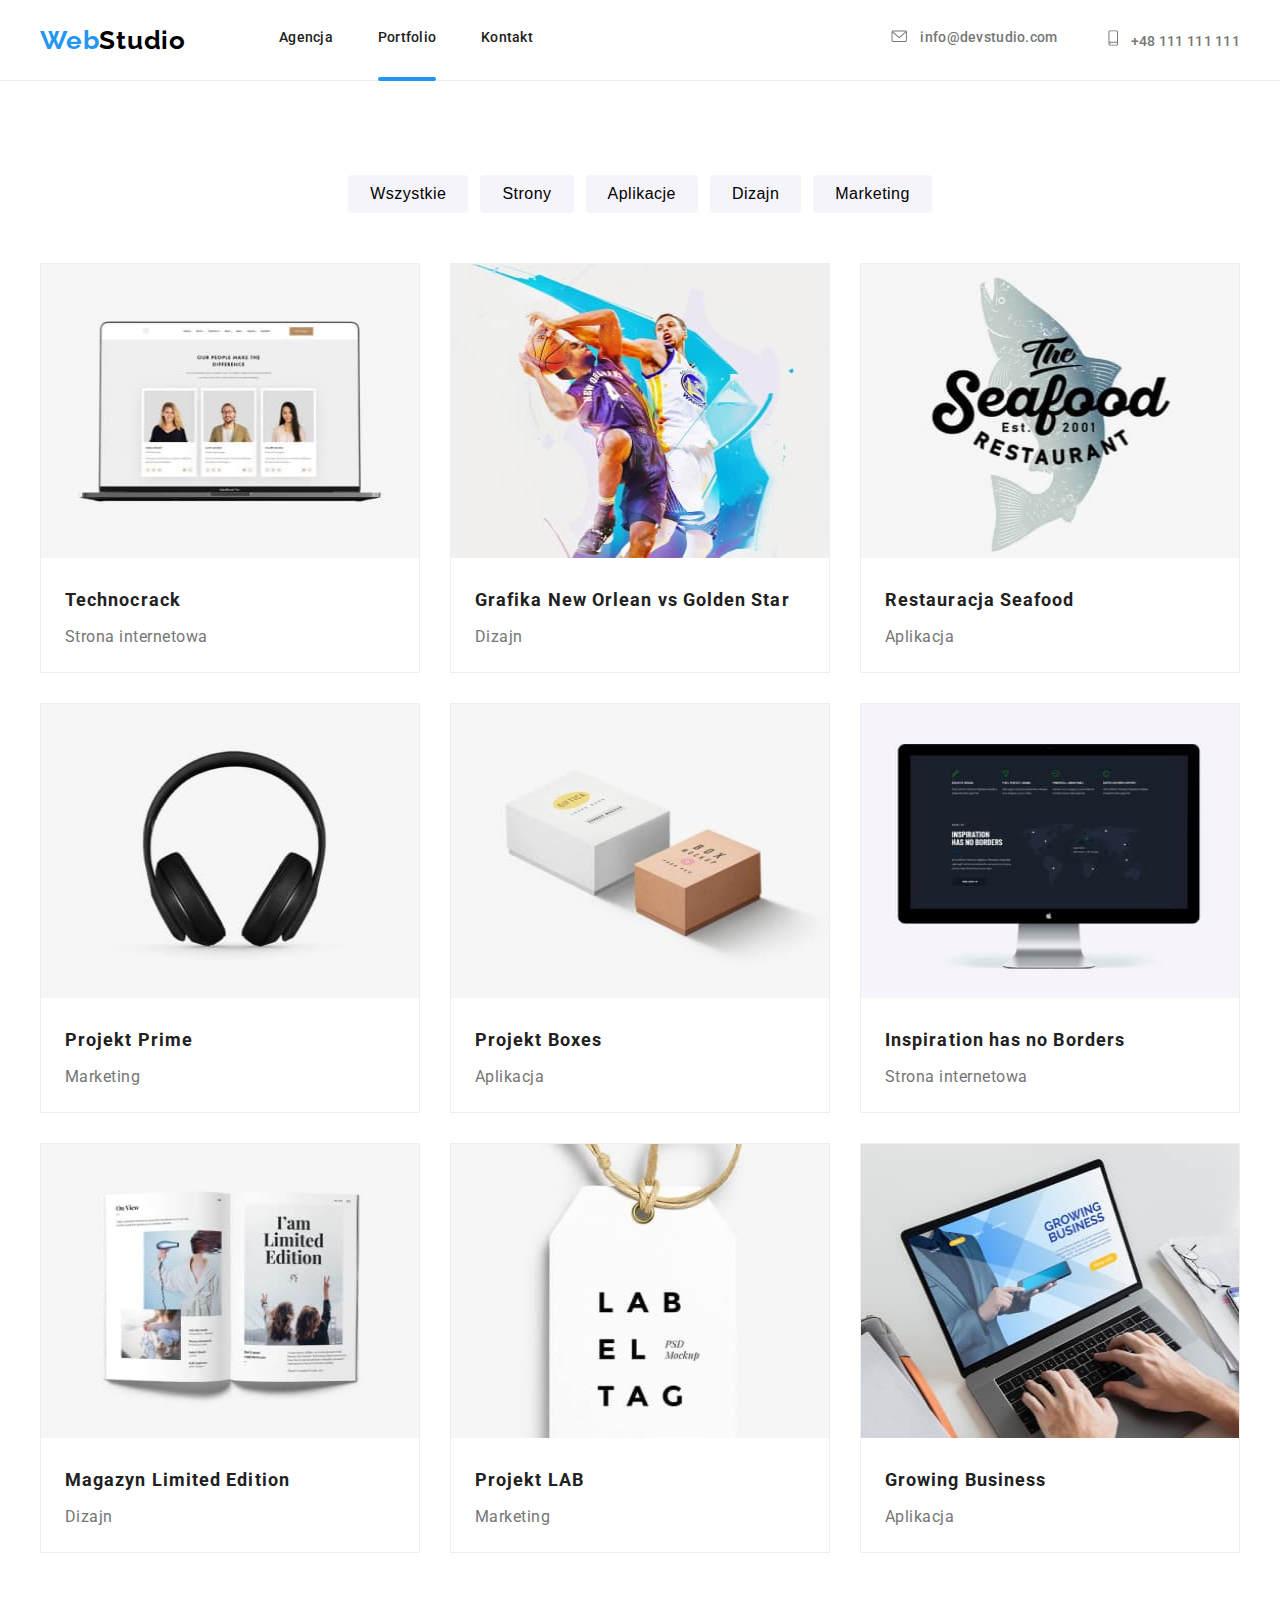
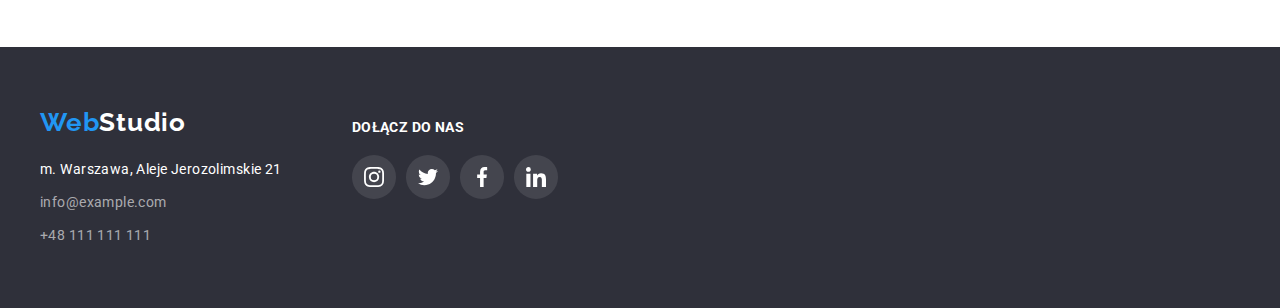
==== portfolio.html @ 5c28de65 "feat: init" ====
<!DOCTYPE html>
<html lang="en">
  <head>
    <meta charset="UTF-8" />
    <meta http-equiv="X-UA-Compatible" content="IE=edge" />
    <meta name="viewport" content="width=device-width, initial-scale=1.0" />
    <title>Hw-3-portfolio</title>
    <link rel="preconnect" href="https://fonts.googleapis.com" />
    <link rel="preconnect" href="https://fonts.gstatic.com" crossorigin />
    <link
      href="https://fonts.googleapis.com/css2?family=Raleway:wght@700&family=Roboto:wght@400;500;700;900&display=swap"
      rel="stylesheet"
    />
    <link
      rel="stylesheet"
      href="https://cdnjs.cloudflare.com/ajax/libs/modern-normalize/1.1.0/modern-normalize.min.css"
      integrity="sha512-wpPYUAdjBVSE4KJnH1VR1HeZfpl1ub8YT/NKx4PuQ5NmX2tKuGu6U/JRp5y+Y8XG2tV+wKQpNHVUX03MfMFn9Q=="
      crossorigin="anonymous"
      referrerpolicy="no-referrer"
    />
    <link rel="stylesheet" href="./css/styles.css" />
  </head>
  <body>
    <header class="page-header">
      <div class="container page-header__container">
        <div class="logo">
          <a class="link" href="./index.html"
            ><span class="logo__span">Web</span>Studio</a
          >
        </div>
        <nav class="navigation">
          <ul class="navigation__list">
            <li class="navigation__item">
              <a class="navigation__link" href="./index.html">Agencja</a>
            </li>
            <li class="navigation__item">
              <a class="navigation__link is-active" href="./portfolio.html"
                >Portfolio</a
              >
            </li>
            <li class="navigation__item">
              <a class="navigation__link" href="">Kontakt</a>
            </li>
          </ul>
        </nav>
        <ul class="nav-contact">
          <li class="nav-contact__item">
            <a class="link" href="mailto:info@devstudio.com">
              <svg class="nav-contact__icon" width="16" height="12">
                <use href="./images/icons.svg#icon-envelope"></use>
              </svg>
              <span>info@devstudio.com</span>
            </a>
          </li>
          <li class="nav-contact__item">
            <a class="link" href="tel:+48111111111">
              <svg class="nav-contact__icon" width="10" height="16">
                <use href="./images/icons.svg#icon-smartphone"></use>
              </svg>
              <span>+48 111 111 111</span>
            </a>
          </li>
        </ul>
      </div>
    </header>
    <main>
      <section class="section container">
        <ul class="filters">
          <li class="filters__item">
            <button class="filters__button" type="button">Wszystkie</button>
          </li>
          <li class="filters__item">
            <button class="filters__button" type="button">Strony</button>
          </li>
          <li class="filters__item">
            <button class="filters__button" type="button">Aplikacje</button>
          </li>
          <li class="filters__item">
            <button class="filters__button" type="button">Dizajn</button>
          </li>
          <li class="filters__item">
            <button class="filters__button" type="button">Marketing</button>
          </li>
        </ul>
        <ul class="portfolio">
          <li class="project">
            <figure>
              <div class="project__image">
                <img
                  class="image"
                  src="./images/portfolio/img(1).jpg"
                  alt="Website displayed on a laptop"
                  width="370"
                  height="294"
                />
                <div class="project__overlay">
                  <p class="project__overlay-text">
                    Technocrack jest popularną platformą wykorzystywaną do
                    rozpowszechniania koronawirusa. Firmy wykorzystują tę
                    platformę do celów szpiegowskich i ataków na
                    niezabezpieczone serwery konkurencji
                  </p>
                </div>
              </div>
              <figcaption class="project__textbox">
                <h3 class="project__name">Technocrack</h3>
                <p class="project__description">Strona internetowa</p>
              </figcaption>
            </figure>
          </li>

          <li class="project">
            <figure>
              <div class="project__image">
                <img
                  class="image"
                  src="./images/portfolio/img(2).jpg"
                  alt="Basketball players"
                  width="370"
                  height="294"
                />
                <div class="project__overlay">
                  <p class="project__overlay-text">
                    Technocrack jest popularną platformą wykorzystywaną do
                    rozpowszechniania koronawirusa. Firmy wykorzystują tę
                    platformę do celów szpiegowskich i ataków na
                    niezabezpieczone serwery konkurencji
                  </p>
                </div>
              </div>
              <figcaption class="project__textbox">
                <h3 class="project__name">Grafika New Orlean vs Golden Star</h3>
                <p class="project__description">Dizajn</p>
              </figcaption>
            </figure>
          </li>

          <li class="project">
            <figure>
              <div class="project__image">
                <img
                  class="image"
                  src="./images/portfolio/img(3).jpg"
                  alt="Restaurant logo"
                  width="370"
                  height="294"
                />
                <div class="project__overlay">
                  <p class="project__overlay-text">
                    Technocrack jest popularną platformą wykorzystywaną do
                    rozpowszechniania koronawirusa. Firmy wykorzystują tę
                    platformę do celów szpiegowskich i ataków na
                    niezabezpieczone serwery konkurencji
                  </p>
                </div>
              </div>
              <figcaption class="project__textbox">
                <h3 class="project__name">Restauracja Seafood</h3>
                <p class="project__description">Aplikacja</p>
              </figcaption>
            </figure>
          </li>

          <li class="project">
            <figure>
              <div class="project__image">
                <img
                  class="image"
                  src="./images/portfolio/img(4).jpg"
                  alt="Headphones"
                  width="370"
                  height="294"
                />
                <div class="project__overlay">
                  <p class="project__overlay-text">
                    Technocrack jest popularną platformą wykorzystywaną do
                    rozpowszechniania koronawirusa. Firmy wykorzystują tę
                    platformę do celów szpiegowskich i ataków na
                    niezabezpieczone serwery konkurencji
                  </p>
                </div>
              </div>
              <figcaption class="project__textbox">
                <h3 class="project__name">Projekt Prime</h3>
                <p class="project__description">Marketing</p>
              </figcaption>
            </figure>
          </li>

          <li class="project">
            <figure>
              <div class="project__image">
                <img
                  class="image"
                  src="./images/portfolio/img(5).jpg"
                  alt="Paper boxes"
                  width="370"
                  height="294"
                />
                <div class="project__overlay">
                  <p class="project__overlay-text">
                    Technocrack jest popularną platformą wykorzystywaną do
                    rozpowszechniania koronawirusa. Firmy wykorzystują tę
                    platformę do celów szpiegowskich i ataków na
                    niezabezpieczone serwery konkurencji
                  </p>
                </div>
              </div>
              <figcaption class="project__textbox">
                <h3 class="project__name">Projekt Boxes</h3>
                <p class="project__description">Aplikacja</p>
              </figcaption>
            </figure>
          </li>

          <li class="project">
            <figure>
              <div class="project__image">
                <img
                  class="image"
                  src="./images/portfolio/img(6).jpg"
                  alt="Monitor screen"
                  width="370"
                  height="294"
                />
                <div class="project__overlay">
                  <p class="project__overlay-text">
                    Technocrack jest popularną platformą wykorzystywaną do
                    rozpowszechniania koronawirusa. Firmy wykorzystują tę
                    platformę do celów szpiegowskich i ataków na
                    niezabezpieczone serwery konkurencji
                  </p>
                </div>
              </div>
              <figcaption class="project__textbox">
                <h3 class="project__name">Inspiration has no Borders</h3>
                <p class="project__description">Strona internetowa</p>
              </figcaption>
            </figure>
          </li>

          <li class="project">
            <figure>
              <div class="project__image">
                <img
                  class="image"
                  src="./images/portfolio/img(7).jpg"
                  alt="Magazine pages"
                  width="370"
                  height="294"
                />
                <div class="project__overlay">
                  <p class="project__overlay-text">
                    Technocrack jest popularną platformą wykorzystywaną do
                    rozpowszechniania koronawirusa. Firmy wykorzystują tę
                    platformę do celów szpiegowskich i ataków na
                    niezabezpieczone serwery konkurencji
                  </p>
                </div>
              </div>
              <figcaption class="project__textbox">
                <h3 class="project__name">Magazyn Limited Edition</h3>
                <p class="project__description">Dizajn</p>
              </figcaption>
            </figure>
          </li>

          <li class="project">
            <figure>
              <div class="project__image">
                <img
                  class="image"
                  src="./images/portfolio/img(8).jpg"
                  alt="Printed label"
                  width="370"
                  height="294"
                />
                <div class="project__overlay">
                  <p class="project__overlay-text">
                    Technocrack jest popularną platformą wykorzystywaną do
                    rozpowszechniania koronawirusa. Firmy wykorzystują tę
                    platformę do celów szpiegowskich i ataków na
                    niezabezpieczone serwery konkurencji
                  </p>
                </div>
              </div>
              <figcaption class="project__textbox">
                <h3 class="project__name">Projekt LAB</h3>
                <p class="project__description">Marketing</p>
              </figcaption>
            </figure>
          </li>

          <li class="project">
            <figure>
              <div class="project__image">
                <img
                  class="image"
                  src="./images/portfolio/img(9).jpg"
                  alt="Close-up image of a person's hands writing on a laptop"
                  width="370"
                  height="294"
                />
                <div class="project__overlay">
                  <p class="project__overlay-text">
                    Technocrack jest popularną platformą wykorzystywaną do
                    rozpowszechniania koronawirusa. Firmy wykorzystują tę
                    platformę do celów szpiegowskich i ataków na
                    niezabezpieczone serwery konkurencji
                  </p>
                </div>
              </div>
              <figcaption class="project__textbox">
                <h3 class="project__name">Growing Business</h3>
                <p class="project__description">Aplikacja</p>
              </figcaption>
            </figure>
          </li>
        </ul>
      </section>
    </main>
    <footer class="footer">
      <div class="container footer__wrapper">
        <div>
          <div class="footer-logo">
            <a class="link" href="./index.html"
              ><span class="footer-logo__span">Web</span>Studio</a
            >
          </div>
          <ul class="footer-contact">
            <li class="footer-contact__item">
              <address class="address">
                m. Warszawa, Aleje Jerozolimskie 21
              </address>
            </li>
            <li class="footer-contact__item">
              <a class="link" href="mailto:info@example.com"
                >info@example.com</a
              >
            </li>
            <li class="footer-contact__item">
              <a class="link" href="tel:+48111111111">+48 111 111 111</a>
            </li>
          </ul>
        </div>
        <div class="social">
          <h4 class="social__headline">Dołącz do nas</h4>
          <ul class="social__list">
            <li class="social__element">
              <a class="social__link" href="https://www.instagram.com/">
                <svg class="social__icon">
                  <use href="./images/icons.svg#icon-instagram"></use>
                </svg>
              </a>
            </li>
            <li class="social__element">
              <a class="social__link" href="https://twitter.com/">
                <svg class="social__icon">
                  <use href="./images/icons.svg#icon-twitter"></use>
                </svg>
              </a>
            </li>
            <li class="social__element">
              <a class="social__link" href="https://www.facebook.com/">
                <svg class="social__icon">
                  <use href="./images/icons.svg#icon-facebook"></use>
                </svg>
              </a>
            </li>
            <li class="social__element">
              <a class="social__link" href="https://www.linkedin.com/">
                <svg class="social__icon">
                  <use href="./images/icons.svg#icon-linkedin"></use>
                </svg>
              </a>
            </li>
          </ul>
        </div>
      </div>
    </footer>
  </body>
</html>
---- css/styles.css ----
@import url("https://fonts.googleapis.com/css2?family=Raleway:wght@700&family=Roboto:wght@400;500;700;900&display=swap");

:root {
  --main-font-family: "Roboto", sans-serif;
  --primary-color: #212121;
  --secondary-color: #757575;
  --dark-background-color: #2f303a;
  --grey-backgroud-color: #f5f4fa;
  --active-color: #2196f3;
  --icons-color: #afb1b8;
}

body {
  color: var(--primary-color);
  font-family: var(--main-font-family);
}

* {
  margin: 0;
  padding: 0;
  box-sizing: border-box;
}

.image {
  width: 100%;
}

.container {
  width: 1200px;
  margin: 0 auto;
  justify-content: center;
}

.logo {
  color: #000000;
  font-family: "Raleway", sans-serif;
  font-weight: 700;
  font-size: 26px;
  line-height: 1.19; /*31px*/
  letter-spacing: 0.03em;
}

.logo__span {
  color: var(--active-color);
}

.link {
  text-decoration: none;
  color: inherit;
}

.page-header {
  font-weight: 500;
  font-size: 14px;
  line-height: 1.14; /*16px*/
  letter-spacing: 0.02em;
  border-bottom: 1px solid #ececec;
}

.page-header__container {
  display: flex;
  align-items: center;
  justify-content: center;
  height: 80px;
}

.navigation__list {
  display: flex;
  justify-content: space-between;
  width: 254px;
  margin-left: 93px;
  padding: 0;
}

.navigation__link {
  text-decoration: none;
  color: inherit;
  /* padding: 32px 0; */
}

.navigation__item {
  list-style: none;
  position: relative;
}

.navigation__item .is-active:after {
  content: "";
  border-bottom: 4px solid var(--active-color);
  display: flex;
  border-radius: 3px;
  position: relative;
  top: 31px;
}

/* shortened form: 

transition: [property] [duration] [timing-function] [delay] */

.navigation__item:hover,
.navigation__item:focus,
.navigation__item:active {
  color: var(--active-color);
  transition: color 250ms cubic-bezier(0.4, 0, 0.2, 1);
}

.nav-contact {
  color: var(--secondary-color);
  display: flex;
  margin-left: auto;
}

.nav-contact__item {
  display: flex;
  list-style: none;
  padding-left: 50px;
  padding-right: 0;
  transition-property: color, fill;
}

.nav-contact__item:focus *,
.nav-contact__item:hover *,
.nav-contact__item:active * {
  color: var(--active-color);
  fill: var(--active-color);
  transition: color 250ms cubic-bezier(0.4, 0, 0.2, 1);
  transition: fill 250ms cubic-bezier(0.4, 0, 0.2, 1);
}

/* (*) - nadaję dzieciom .nav-contact__item, tj. <svg> oraz <a> */

.nav-contact__icon {
  fill: var(--secondary-color);
  margin-right: 10px;
}

.section {
  padding: 94px 0;
}

.hero-section {
  background-color: var(--dark-background-color);
  background-image: linear-gradient(
      to bottom,
      rgba(47, 48, 58, 0.4) 0%,
      rgba(47, 48, 58, 0.4) 50%
    ),
    url(https://github.com/SandraKoch/goit-markup-hw-04/blob/main/images/background-image.jpg?raw=true);
  max-width: 1600px;
  background-size: cover;
  background-position-x: 50%;
  margin: auto;
}

.hero-section__container {
  display: flex;
  flex-direction: column;
  align-items: center;
}

.hero-section__headline {
  text-transform: uppercase;
  font-size: 44px;
  line-height: 1.36; /*60px*/
  text-align: center;
  letter-spacing: 0.06em;
  color: #ffffff;
  font-weight: 900;
  padding-top: 106px;
  margin-bottom: 30px;
}

.hero-section__button {
  background: #2196f3;
  font-weight: 700;
  font-size: 16px;
  line-height: 1.875; /*30px*/
  letter-spacing: 0.06em;
  color: #ffffff;
  cursor: pointer;
  border: none;
  box-shadow: 0px 4px 4px rgba(0, 0, 0, 0.15);
  border-radius: 4px;
  margin-bottom: 106px;
  padding: 10px 41px 10px 42px;
}

/* ---------------------modal---------------------- */

.is-hidden {
  pointer-events: none;
  visibility: hidden;
  opacity: 0;
}

.is-hidden .modal {
  transform: scale(1.15);
}

/* backdrop */

.modal-overlay {
  position: fixed;
  top: 0;
  display: flex;
  align-items: center;
  justify-content: center;
  width: 100%;
  height: 100%;
  background-color: rgba(0, 0, 0, 0.2);
  z-index: 9999;
  transition: opacity 250ms cubic-bezier(0.4, 0, 0.2, 1);
}

.modal {
  display: flex;
  width: 528px;
  height: 581px;
  background-color: #ffffff;
  border-radius: 4px;
  box-shadow: 0px 1px 3px rgba(0, 0, 0, 0.12), 0px 1px 1px rgba(0, 0, 0, 0.14),
    0px 2px 1px rgba(0, 0, 0, 0.2);
  justify-content: right;
  align-items: flex-start;
  transition: transform 1000ms cubic-bezier(0.4, 0, 0.2, 1);
}

.modal__button {
  display: flex;
  align-items: center;
  justify-content: center;
  fill: #000000;
  border-radius: 50%;
  background: #ffffff;
  border: 1px solid rgba(0, 0, 0, 0.1);
  /* padding: 5px; */
  width: 30px;
  height: 30px;
  margin: 10px;
  cursor: pointer;
}

/* -------------------------------------------------------- */

.our-assets {
  display: flex;
}

.asset {
  list-style: none;
}

.asset__icon-wrapper {
  background-color: var(--grey-backgroud-color);
  border-radius: 4px;
  width: 270px;
  height: 120px;
  padding: 25px 100px;
}

.asset__name {
  font-weight: 700;
  font-size: 14px;
  line-height: 1.14; /*16px*/
  letter-spacing: 0.03em;
  margin-top: 30px;
}

.asset__text {
  font-size: 14px;
  line-height: 1.71; /*24px*/
  letter-spacing: 0.03em;
  color: var(--secondary-color);
  margin-top: 10px;
}

.services {
  padding-top: 94px;
}
.services__headline {
  font-weight: 700;
  font-size: 36px;
  line-height: 1.17; /*42px*/
  text-align: center;
  letter-spacing: 0.03em;
  padding-bottom: 50px;
}

.gallery {
  list-style: none;
  display: flex;
  justify-content: space-between;
}
.gallery__element {
  position: relative;
  overflow: hidden;
}

.gallery__label {
  position: absolute;
  left: 0;
  right: 0;
  bottom: 0;
  padding: 27px 90px;
  font-weight: 700;
  font-size: 14px;
  line-height: 1.14;
  color: #ffffff;
  background-color: rgba(47, 48, 58, 0.8);
  text-transform: uppercase;
  text-align: center;
  letter-spacing: 0.03em;
}

.our-team {
  background-color: var(--grey-backgroud-color);
}

.our-team-headline {
  font-weight: 700;
  font-size: 36px;
  line-height: 1.17; /*42px*/
  text-align: center;
  letter-spacing: 0.03em;
  padding-bottom: 50px;
}

.team-cards {
  list-style: none;
  display: flex;
  justify-content: space-between;
}

.card {
  box-shadow: 0px 1px 3px rgba(0, 0, 0, 0.12), 0px 1px 1px rgba(0, 0, 0, 0.14),
    0px 2px 1px rgba(0, 0, 0, 0.2);
  border-radius: 0px 0px 4px 4px;
}

.card__description {
  padding: 30px 32px;
  background-color: #ffffff;
  border-radius: 0px 0px 4px 4px;
}

.card__name {
  font-weight: 500;
  font-size: 16px;
  line-height: 1.19; /*19px*/
  text-align: center;
  letter-spacing: 0.03em;
}

.card__job {
  font-weight: 400;
  font-size: 16px;
  line-height: 1.19; /*19px*/
  text-align: center;
  letter-spacing: 0.03em;
  color: var(--secondary-color);
  padding-top: 10px;
}

/* ____________________social-links______________________ */

.social-links {
  display: flex;
  justify-content: space-around;
  align-items: baseline;
  list-style-type: none;
  margin-top: 16px;
}

.social-links__element {
  display: flex;
  align-items: center;
}

.social-links__link {
  fill: var(--icons-color);
  border-radius: 50%;
  padding: 12px;
}

.social-links__link:hover,
.social-links__link:active,
.social-links__link:focus {
  fill: #ffffff;
  background-color: var(--active-color);
  transition: background-color 250ms cubic-bezier(0.4, 0, 0.2, 1);
}

.social-links__icon {
  width: 20px;
  height: 20px;
  display: block;
}

.our-clients__headline {
  font-weight: 700;
  font-size: 36px;
  line-height: 1.17; /*42px*/
  text-align: center;
  letter-spacing: 0.03em;
  padding-bottom: 50px;
}
.our-clients__list {
  list-style-type: none;
  display: flex;
  justify-content: space-between;
}

.our-clients__icon-wrapper {
  display: flex;
  align-items: center;
}

.our-clients__link {
  width: 170px;
  height: 92px;
  border: 1px solid var(--icons-color);
  border-radius: 4px;
  padding: 16px 32px;
  fill: var(--icons-color);
}

.our-clients__link:hover,
.our-clients__link:focus,
.our-clients__link:active {
  border-color: var(--active-color);
  fill: var(--active-color);
  transition: border-color 250ms cubic-bezier(0.4, 0, 0.2, 1),
    fill 250ms cubic-bezier(0.4, 0, 0.2, 1);
}

/* Works only when you hover over the icon */

/* .our-clients__icon:hover,{
  fill: var(--active-color);
} */

/* Styles <svg> with the class .our-clients__icon were overriding the styles given in th tag <a> with the class .our-clients__link 
Therfore fill:(--icons-color) included in the same class (on which hover/focus is put) changes when it's :hover'ed */

.footer {
  background-color: var(--dark-background-color);
}

.footer__wrapper {
  display: flex;
  flex-direction: row;
  justify-content: flex-start;
}

.footer-logo {
  color: #ffffff;
  font-family: "Raleway", sans-serif;
  font-weight: 700;
  font-size: 26px;
  line-height: 1.19; /*31px*/
  letter-spacing: 0.03em;
  padding-top: 60px;
  padding-bottom: 20px;
}

.footer-logo__span {
  color: #2196f3;
}

.footer-contact {
  padding-bottom: 60px;
}

.footer-contact__item {
  color: rgba(255, 255, 255, 0.6);
  font-size: 14px;
  line-height: 1.71; /*24px*/
  letter-spacing: 0.03em;
  font-style: normal;
  list-style: none;
}

.footer-contact__item + .footer-contact__item {
  margin-top: 9px;
}

.address {
  color: #ffffff;
  font-style: normal;
}

.social {
  margin-top: 72px;
  margin-left: 70px;
}

.social__headline {
  font-weight: 700;
  font-size: 14px;
  line-height: 16px;
  letter-spacing: 0.03em;
  color: #ffffff;
  text-transform: uppercase;
  margin-bottom: 20px;
}

.social__list {
  display: flex;
  justify-content: space-between;
  list-style-type: none;
  align-items: baseline;
}

.social__element {
  display: flex;
  align-items: center;
}

.social__link {
  fill: #ffffff;
  border-radius: 50%;
  background: rgba(255, 255, 255, 0.1);
  padding: 12px;
}

.social__element + .social__element {
  margin-left: 10px;
}

.social__link:hover,
.social__link:active,
.social__link:focus {
  background-color: var(--active-color);
  fill: #ffffff;
  transition: background-color 250ms cubic-bezier(0.4, 0, 0.2, 1),
    fill 250ms cubic-bezier(0.4, 0, 0.2, 1);
}

.social__icon {
  display: block;
  width: 20px;
  height: 20px;
}

/* ________________________Portfolio styles__________________________ */

.filters {
  list-style: none;
  display: flex;
  justify-content: center;
}

.filters__button {
  cursor: pointer;
  font-weight: 500;
  font-size: 16px;
  line-height: 1.625; /*26px*/
  text-align: center;
  letter-spacing: 0.03em;
  border: none;
  background: #f5f4fa;
  border-radius: 4px;
  padding: 6px 22px;
}

.filters__item:not(:last-child) {
  margin-right: 12px;
}

.filters__button:active,
.filters__button:hover,
.filters__button:focus {
  color: #ffffff;
  background-color: var(--active-color);
  box-shadow: 0px 3px 1px rgba(0, 0, 0, 0.1), 0px 1px 2px rgba(0, 0, 0, 0.08),
    0px 2px 2px rgba(0, 0, 0, 0.12);
  border-radius: 4px;
  transition: background-color 250ms cubic-bezier(0.4, 0, 0.2, 1),
    box-shadow 250ms cubic-bezier(0.4, 0, 0.2, 1),
    color 250ms cubic-bezier(0.4, 0, 0.2, 1);
}

.portfolio {
  margin-top: 50px;
  display: flex;
  flex-wrap: wrap;
  gap: 30px;
}

.project {
  list-style: none;
  border: 1px solid #eeeeee;
  flex-basis: calc((100% - 60px) / 3);
  margin-block-start: 0;
}

.project__image {
  /* To add an averlay to each project in portfolio, its position has to be relative (other than static) */
  position: relative;
  /* To visually hide .project__overlay when it is outside the project box the overflow attribute has to get hidden value*/
  overflow: hidden;
}

.project__overlay {
  position: absolute;
  top: 0;
  left: 0;
  bottom: 0;
  width: 100%;
  height: auto;
  padding: 49px 45px 49px 24px;
  background: rgba(33, 150, 243, 0.9);
  transform: translateY(100%);
  transition: transform 250ms cubic-bezier(0.4, 0, 0.2, 1);
}

.project:hover .project__overlay {
  transform: translateY(0);
}

.project__overlay-text {
  font-weight: 400;
  font-size: 18px;
  line-height: 1.56;
  letter-spacing: 0.03em;
  color: #ffffff;
}

.project:hover,
.project:active,
.project:focus {
  box-shadow: 0px 1px 1px rgba(0, 0, 0, 0.12), 0px 4px 4px rgba(0, 0, 0, 0.06),
    1px 4px 6px rgba(0, 0, 0, 0.16);
  transition: box-shadow 250ms cubic-bezier(0.4, 0, 0.2, 1);
}

.project__textbox {
  padding: 20px 24px;
  z-index: 2;
}

.project__name {
  font-weight: 700;
  font-size: 18px;
  line-height: 2; /*36px*/
  letter-spacing: 0.06em;
  padding-bottom: 4px;
}

.project__description {
  color: var(--secondary-color);
  font-weight: 400;
  font-size: 16px;
  line-height: 1.875; /*30px*/
  letter-spacing: 0.03em;
}
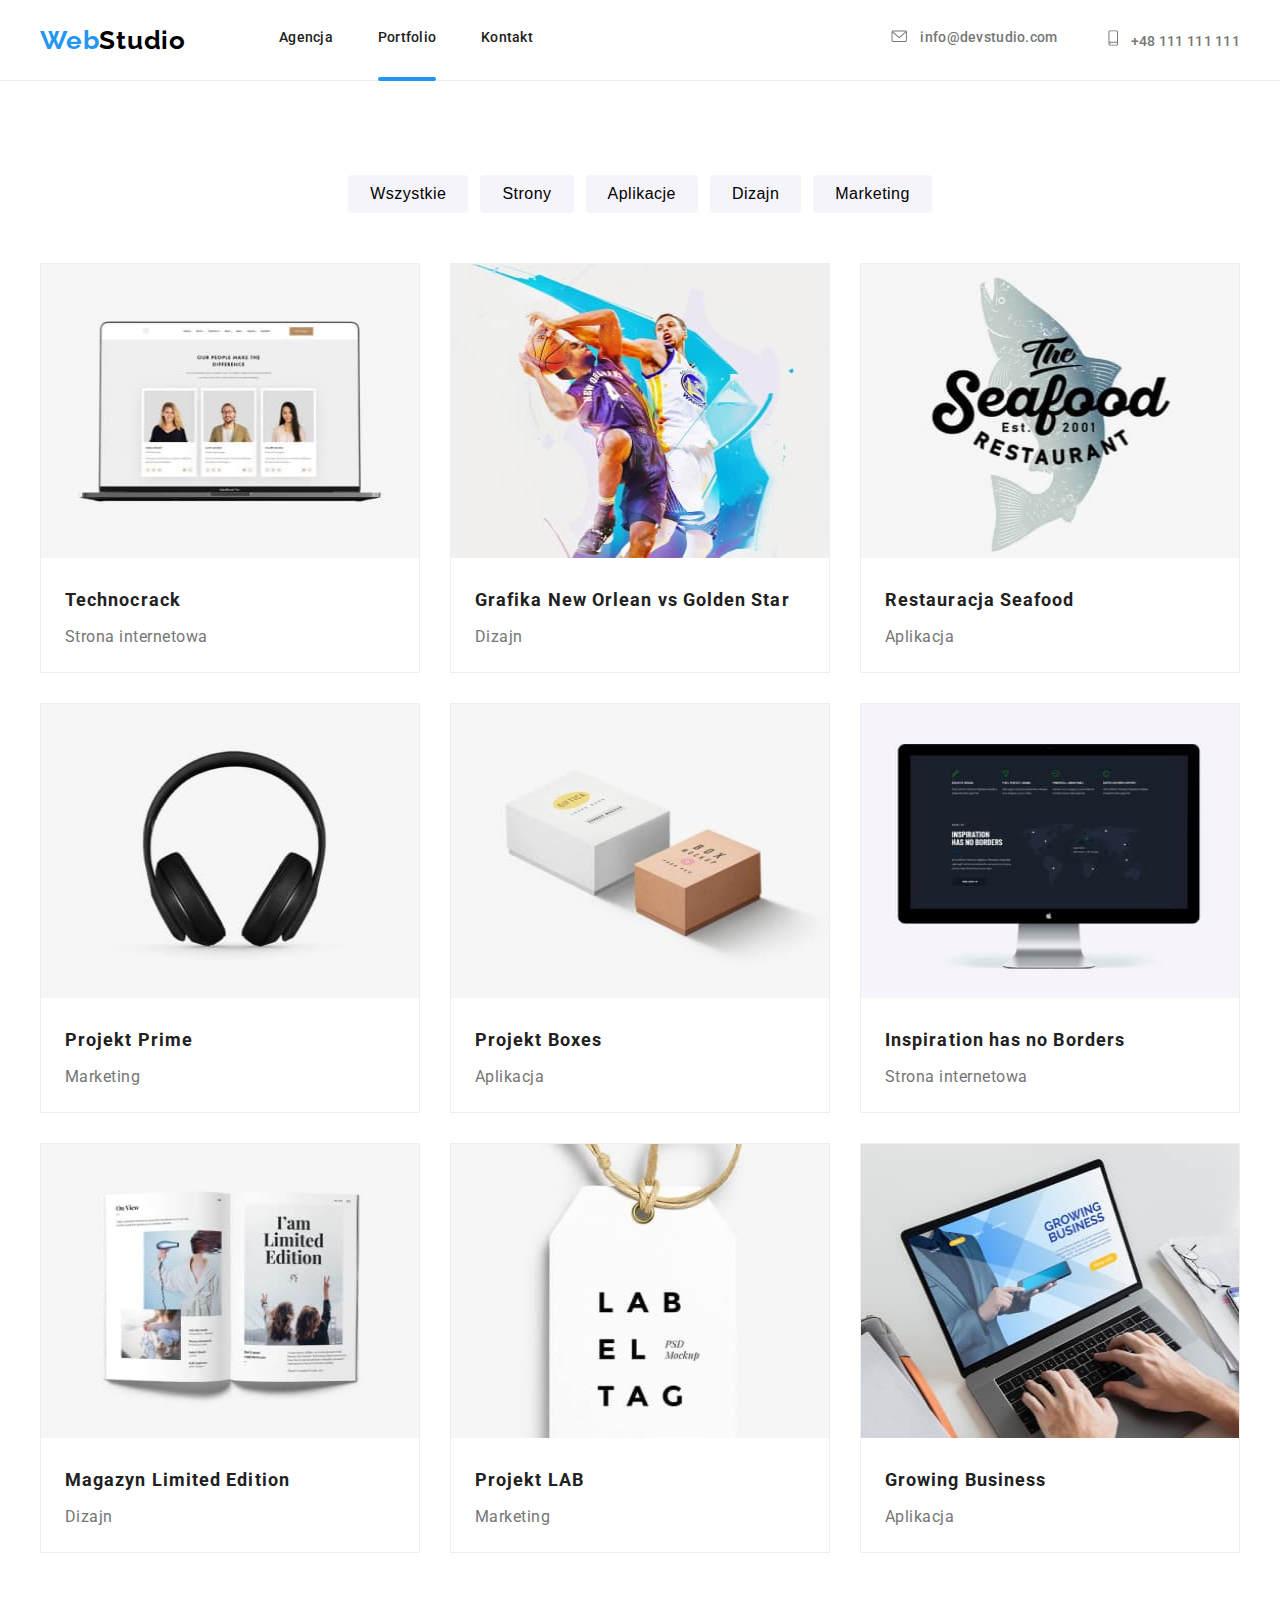
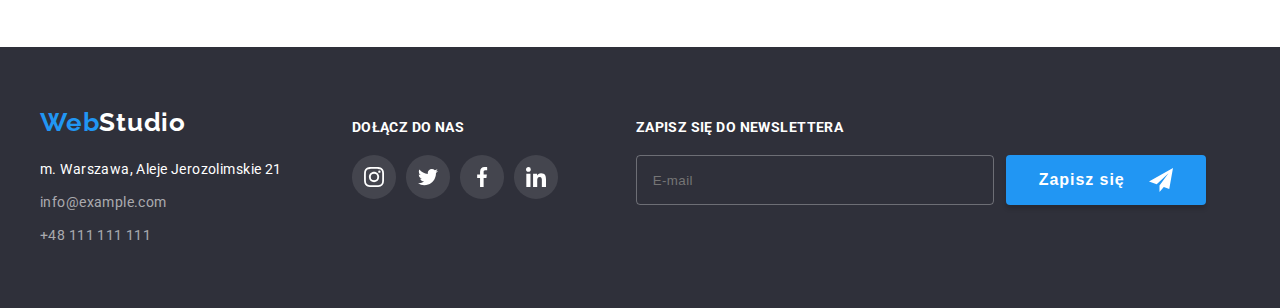
==== commit 08260ed4: "footer newsletter signup form" ====
--- a/portfolio.html
+++ b/portfolio.html
@@ -376,6 +376,31 @@
             </li>
           </ul>
         </div>
+        <form
+          class="newsletter"
+          name="signup_form"
+          autocomplete="on"
+          novalidate
+        >
+          <label for="newsletter" class="newsletter__headline"
+            >Zapisz się do newslettera</label
+          >
+          <div class="newsletter__wrapper">
+            <input
+              id="newsletter"
+              class="newsletter__input"
+              placeholder="E-mail"
+              type="email"
+              name="email"
+            />
+            <button type="submit" class="newsletter-button">
+              <span>Zapisz się</span>
+              <svg class="newsletter-button__icon" width="24px" height="24px">
+                <use href="./images/icons.svg#icon-send"></use>
+              </svg>
+            </button>
+          </div>
+        </form>
       </div>
     </footer>
   </body>
--- a/css/styles.css
+++ b/css/styles.css
@@ -541,6 +541,67 @@
   height: 20px;
 }
 
+/* newsletter */
+
+.newsletter {
+  margin-top: 72px;
+  margin-left: 78px;
+  display: flex;
+  flex-direction: column;
+}
+
+.newsletter__wrapper {
+  display: flex;
+  align-items: center;
+}
+
+.newsletter__headline {
+  font-weight: 700;
+  font-size: 14px;
+  line-height: 16px;
+  letter-spacing: 0.03em;
+  color: #ffffff;
+  text-transform: uppercase;
+  margin-bottom: 20px;
+}
+
+.newsletter__input {
+  width: 358px;
+  height: 50px;
+  border: 1px solid rgba(255, 255, 255, 0.3);
+  background-color: inherit;
+  border-radius: 4px;
+  padding: 15px 16px;
+  letter-spacing: 0.03em;
+  color: rgba(255, 255, 255, 0.6);
+
+  /* filter: drop-shadow(0px 4px 4px rgba(0, 0, 0, 0.15)); */
+}
+
+.newsletter-button {
+  width: 200px;
+  height: 50px;
+  background: #2196f3;
+  box-shadow: 0px 4px 4px rgba(0, 0, 0, 0.15);
+  border-radius: 4px;
+  border-style: none;
+  font-weight: 700;
+  font-size: 16px;
+  line-height: 1.88;
+  letter-spacing: 0.06em;
+  color: #ffffff;
+  margin-left: 12px;
+  cursor: pointer;
+  display: flex;
+  justify-content: center;
+  align-items: center;
+}
+
+.newsletter-button__icon {
+  fill: #ffffff;
+  margin-left: 24px;
+}
+
 /* ________________________Portfolio styles__________________________ */
 
 .filters {
